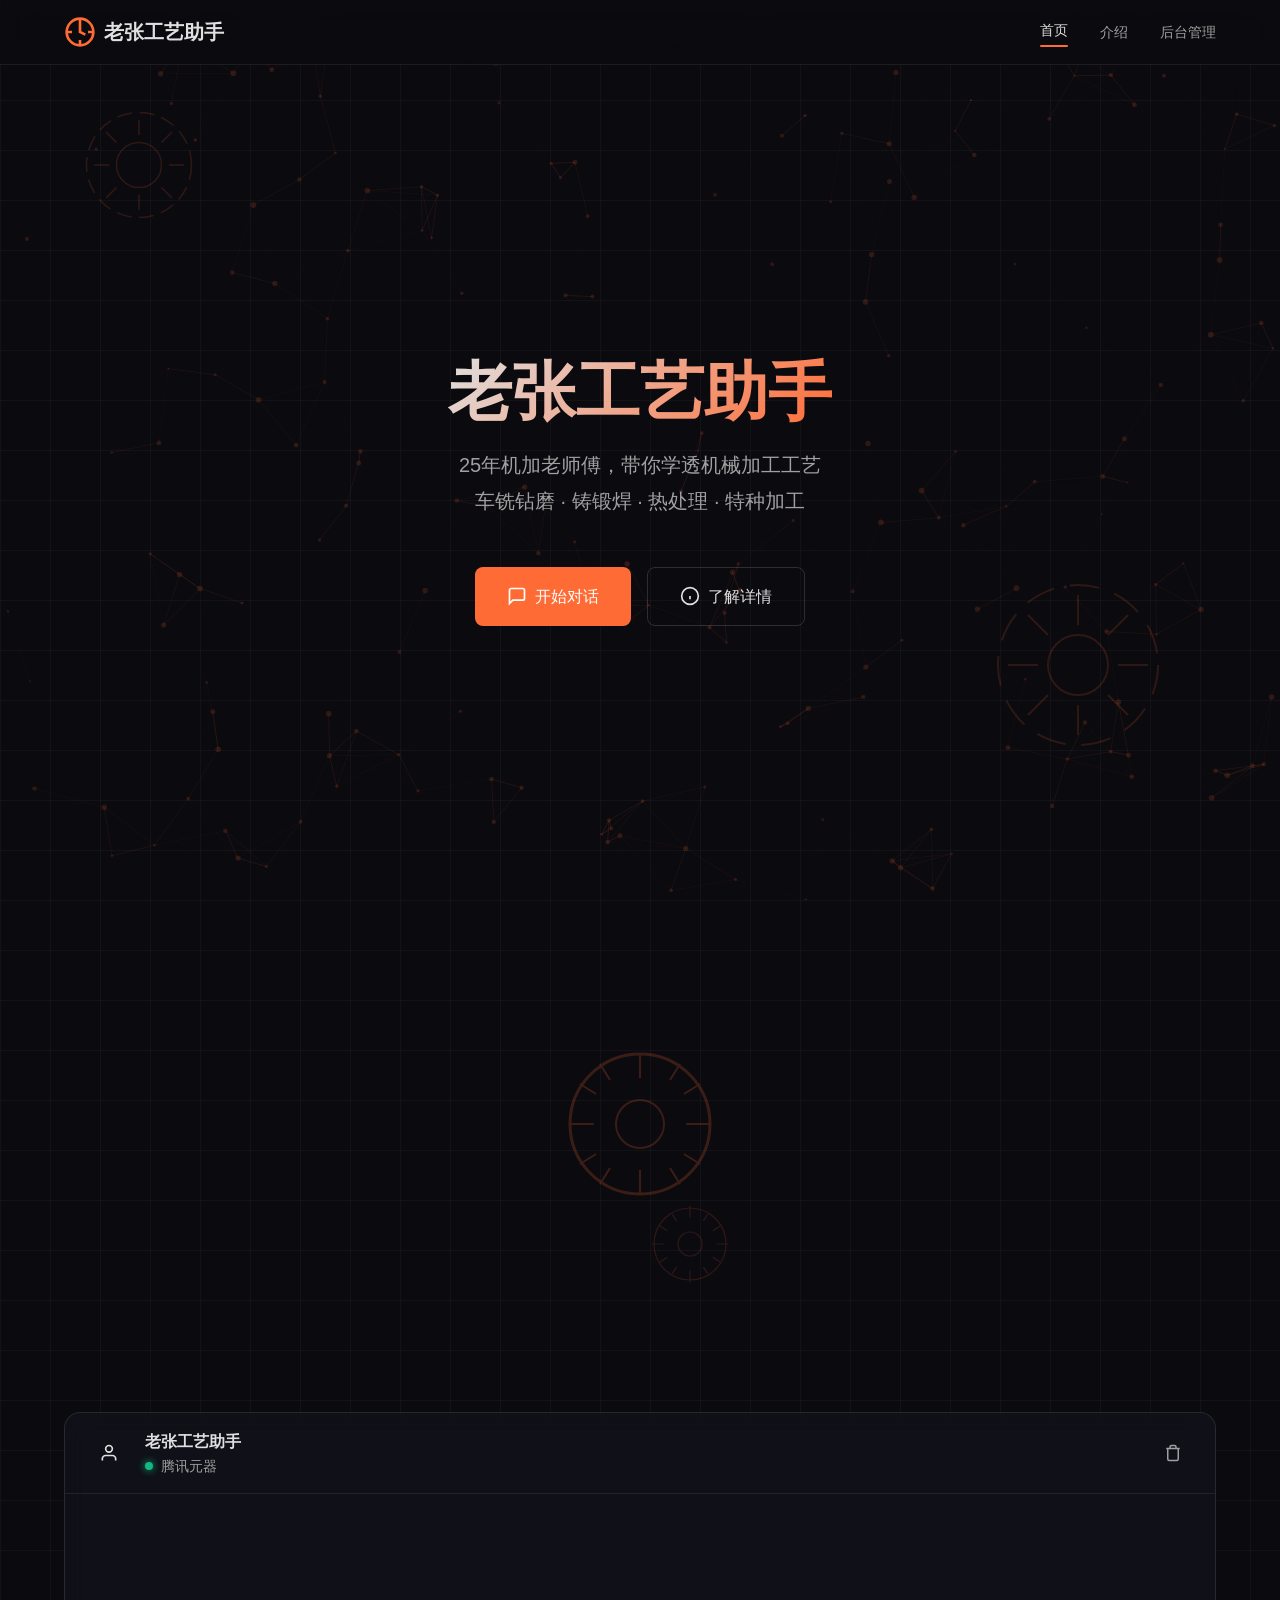
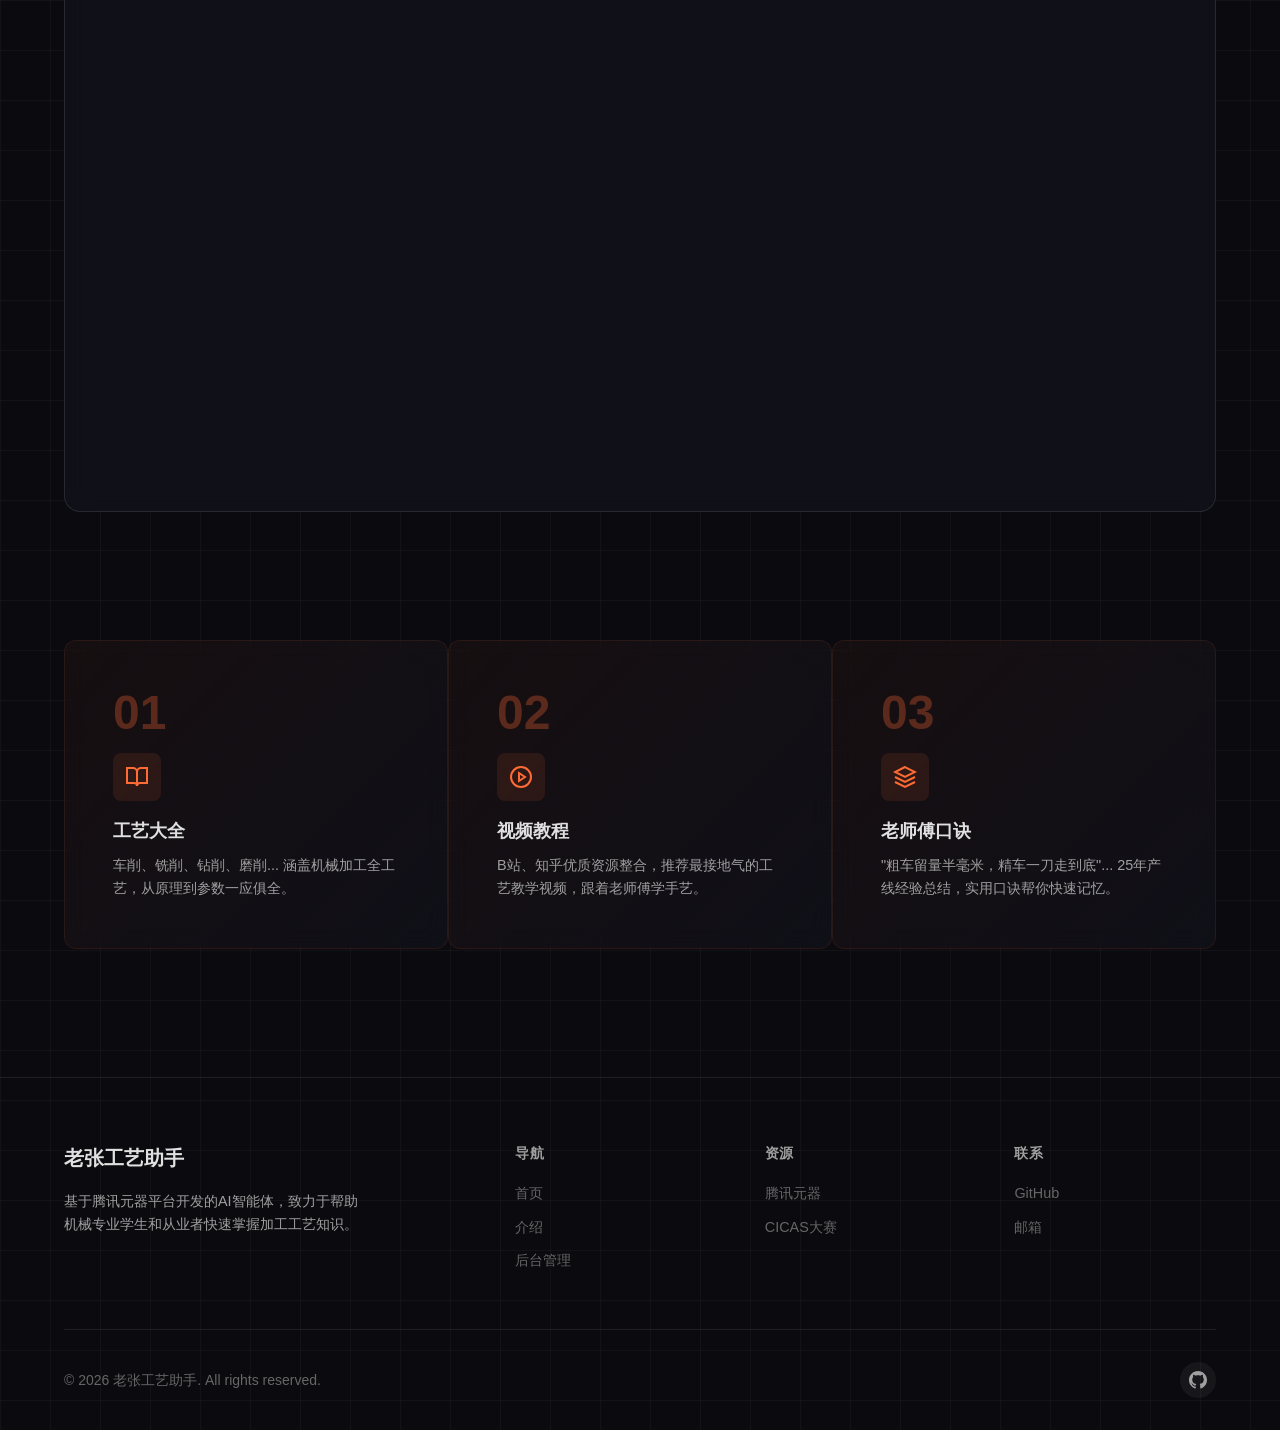
==== index.html @ b8e25b35 "Initial commit: 老张工艺助手项目" ====
<!-- index.html - 老张工艺助手主页 -->
<!DOCTYPE html>
<html lang="zh-CN">
<head>
  <meta charset="UTF-8">
  <meta name="viewport" content="width=device-width, initial-scale=1.0">
  <title>老张工艺助手 - 25年机加老师傅带你学透机械加工工艺</title>
  <meta name="description" content="老张工艺助手是一款基于AI的机械加工工艺推荐智能体，25年机加老师傅经验，帮你解决车铣钻磨、铸锻焊、热处理等加工工艺问题">
  
  <!-- 样式文件 -->
  <link rel="stylesheet" href="css/base.css">
  <link rel="stylesheet" href="css/components.css">
  <link rel="stylesheet" href="css/pages.css">
  
  <!-- 主题色初始化 -->
  <style id="theme-style"></style>
  
  <!-- 背景音乐控件样式 -->
  <style>
    .audio-control {
      display: flex;
      align-items: center;
      margin-left: 16px;
      padding: 6px 12px;
      border-radius: 20px;
      background: rgba(20, 20, 30, 0.6);
      backdrop-filter: blur(12px);
      -webkit-backdrop-filter: blur(12px);
      border: 1px solid rgba(255, 255, 255, 0.1);
    }
    
    .audio-btn {
      display: flex;
      align-items: center;
      justify-content: center;
      width: 32px;
      height: 32px;
      border-radius: 50%;
      background: transparent;
      border: none;
      color: var(--text-secondary);
      cursor: pointer;
      transition: all 0.2s ease;
    }
    
    .audio-btn:hover {
      background: rgba(255, 255, 255, 0.1);
      color: var(--theme-primary);
    }
    
    @media (max-width: 768px) {
      .audio-control {
        margin-left: auto;
        margin-right: 12px;
      }
    }
  </style>
</head>
<body class="grid-bg">
  <!-- 导航栏 -->
  <nav class="navbar">
    <div class="container">
      <a href="index.html" class="navbar-brand">
        <svg viewBox="0 0 24 24" fill="none" stroke="currentColor" stroke-width="2">
          <circle cx="12" cy="12" r="10"/>
          <path d="M12 6v6l4 2"/>
          <path d="M12 2v4M12 18v4M2 12h4M18 12h4"/>
        </svg>
        <span>老张工艺助手</span>
      </a>
      
      <button class="navbar-toggle" id="navbarToggle">
        <span></span>
        <span></span>
        <span></span>
      </button>
      
      <ul class="navbar-nav" id="navbarNav">
        <li><a href="index.html" class="active">首页</a></li>
        <li><a href="about.html">介绍</a></li>
        <li><a href="login.html">后台管理</a></li>
      </ul>
      
      <!-- 背景音乐控件 -->
      <div class="audio-control glass" id="audioControl" style="display: none;">
        <button class="audio-btn" id="audioToggle" title="背景音乐">
          <svg id="audioIconOn" width="18" height="18" viewBox="0 0 24 24" fill="none" stroke="currentColor" stroke-width="2">
            <polygon points="11 5 6 9 2 9 2 15 6 15 11 19 11 5"/>
            <path d="M19.07 4.93a10 10 0 0 1 0 14.14M15.54 8.46a5 5 0 0 1 0 7.07"/>
          </svg>
          <svg id="audioIconOff" width="18" height="18" viewBox="0 0 24 24" fill="none" stroke="currentColor" stroke-width="2" style="display: none;">
            <polygon points="11 5 6 9 2 9 2 15 6 15 11 19 11 5"/>
            <line x1="23" y1="9" x2="17" y2="15"/>
            <line x1="17" y1="9" x2="23" y2="15"/>
          </svg>
        </button>
      </div>
    </div>
  </nav>

  <!-- 第1屏：Hero区域 -->
  <section class="hero" id="hero">
    <canvas class="hero-particles" id="particlesCanvas"></canvas>
    
    <!-- 装饰齿轮 -->
    <div class="gear-decoration" style="top: 10%; left: 5%; width: 150px; height: 150px;">
      <svg viewBox="0 0 100 100" class="gear-spin-slow">
        <circle cx="50" cy="50" r="15"/>
        <path d="M50 20v10M50 70v10M20 50h10M70 50h10M28 28l7 7M65 65l7 7M28 72l7-7M65 35l7-7"/>
        <circle cx="50" cy="50" r="35" fill="none" stroke-dasharray="10 5"/>
      </svg>
    </div>
    <div class="gear-decoration" style="bottom: 15%; right: 8%; width: 200px; height: 200px;">
      <svg viewBox="0 0 100 100" class="gear-spin-reverse">
        <circle cx="50" cy="50" r="15"/>
        <path d="M50 15v15M50 70v15M15 50h15M70 50h15M25 25l10 10M65 65l10 10M25 75l10-10M65 35l10-10"/>
        <circle cx="50" cy="50" r="40" fill="none" stroke-dasharray="15 8"/>
      </svg>
    </div>
    
    <div class="hero-content">
      <h1 class="hero-title animate-fadeInUp">老张工艺助手</h1>
      <p class="hero-subtitle animate-fadeInUp delay-1">
        25年机加老师傅，带你学透机械加工工艺<br>
        车铣钻磨 · 铸锻焊 · 热处理 · 特种加工
      </p>
      <div class="hero-actions animate-fadeInUp delay-2">
        <a href="#chat" class="btn-primary">
          <svg width="20" height="20" viewBox="0 0 24 24" fill="none" stroke="currentColor" stroke-width="2">
            <path d="M21 15a2 2 0 0 1-2 2H7l-4 4V5a2 2 0 0 1 2-2h14a2 2 0 0 1 2 2z"/>
          </svg>
          开始对话
        </a>
        <a href="about.html" class="btn-secondary">
          <svg width="20" height="20" viewBox="0 0 24 24" fill="none" stroke="currentColor" stroke-width="2">
            <circle cx="12" cy="12" r="10"/>
            <path d="M12 16v-4M12 8h.01"/>
          </svg>
          了解详情
        </a>
      </div>
    </div>
  </section>

  <!-- 第2屏：智能体对话试用区 -->
  <section class="chat-section" id="chat">
    <div class="container">
      <div class="chat-layout">
        <!-- 左侧装饰 -->
        <div class="chat-decoration hidden-mobile">
          <div class="gear-decoration" style="position: relative; width: 200px; height: 200px; opacity: 0.2;">
            <svg viewBox="0 0 100 100" class="gear-spin-slow">
              <circle cx="50" cy="50" r="12"/>
              <path d="M50 15v12M50 73v12M15 50h12M73 50h12"/>
              <circle cx="50" cy="50" r="35" fill="none" stroke-width="1.5"/>
              <path d="M30 20l5 8M70 20l-5 8M30 80l5-8M70 80l-5-8M20 30l8 5M80 30l-8 5M20 70l8-5M80 70l-8-5"/>
            </svg>
          </div>
          <div class="gear-decoration" style="position: relative; width: 120px; height: 120px; margin-top: -40px; margin-left: 100px; opacity: 0.15;">
            <svg viewBox="0 0 100 100" class="gear-spin-reverse">
              <circle cx="50" cy="50" r="10"/>
              <path d="M50 18v10M50 72v10M18 50h10M72 50h10"/>
              <circle cx="50" cy="50" r="30" fill="none"/>
              <path d="M35 25l4 6M65 25l-4 6M35 75l4-6M65 75l-4-6M25 35l6 4M75 35l-6 4M25 65l6-4M75 65l-6-4"/>
            </svg>
          </div>
        </div>
        
        <!-- 对话窗口 -->
        <div class="chat-window-wrapper">
          <div class="chat-window">
            <!-- 头部 -->
            <div class="chat-header">
              <div class="chat-header-info">
                <div class="chat-avatar" style="width: 40px; height: 40px; font-size: 1rem;">
                  <svg width="20" height="20" viewBox="0 0 24 24" fill="none" stroke="currentColor" stroke-width="2">
                    <path d="M20 21v-2a4 4 0 0 0-4-4H8a4 4 0 0 0-4 4v2"/>
                    <circle cx="12" cy="7" r="4"/>
                  </svg>
                </div>
                <div>
                  <div class="chat-header-title">老张工艺助手</div>
                  <div class="chat-header-status">
                    <span class="status-dot online"></span>
                    <span>在线</span>
                  </div>
                </div>
              </div>
              <button class="btn-icon" id="clearChatBtn" title="清空对话">
                <svg width="18" height="18" viewBox="0 0 24 24" fill="none" stroke="currentColor" stroke-width="2">
                  <path d="M3 6h18M19 6v14a2 2 0 0 1-2 2H7a2 2 0 0 1-2-2V6m3 0V4a2 2 0 0 1 2-2h4a2 2 0 0 1 2 2v2"/>
                </svg>
              </button>
            </div>
            
            <!-- 消息区域 -->
            <div class="chat-messages" id="chatMessages">
              <!-- 欢迎消息 -->
              <div class="chat-message ai">
                <div class="chat-avatar">张</div>
                <div class="chat-bubble">
                  <p>👋 小伙子/姑娘，我是老张！干了25年机加，车铣钻磨、铸锻焊、热处理这些我都门儿清。</p>
                  <p>有啥工艺问题尽管问我，比如：</p>
                  <p>• "车削和铣削有什么区别？"</p>
                  <p>• "淬火和回火有啥用？"</p>
                  <p>• "45钢怎么加工最省事？"</p>
                </div>
              </div>
            </div>
            
            <!-- 输入区域 -->
            <div class="chat-input-area">
              <div class="chat-input-wrapper">
                <textarea 
                  class="chat-input" 
                  id="chatInput" 
                  placeholder="问老张：车削是什么？"
                  rows="1"
                ></textarea>
                <button class="chat-send-btn" id="sendBtn">
                  <svg width="20" height="20" viewBox="0 0 24 24" fill="none" stroke="currentColor" stroke-width="2">
                    <path d="M22 2L11 13M22 2l-7 20-4-9-9-4 20-7z"/>
                  </svg>
                </button>
              </div>
            </div>
          </div>
        </div>
      </div>
    </div>
  </section>

  <!-- 第3屏：快速导航/页脚 -->
  <section class="features-section">
    <div class="container">
      <div class="grid grid-3">
        <!-- 工艺大全 -->
        <div class="card feature-card">
          <div class="feature-number">01</div>
          <div class="card-icon">
            <svg width="24" height="24" viewBox="0 0 24 24" fill="none" stroke="currentColor" stroke-width="2">
              <path d="M2 3h6a4 4 0 0 1 4 4v14a3 3 0 0 0-3-3H2z"/>
              <path d="M22 3h-6a4 4 0 0 0-4 4v14a3 3 0 0 1 3-3h7z"/>
            </svg>
          </div>
          <h3 class="card-title">工艺大全</h3>
          <p class="card-desc">车削、铣削、钻削、磨削... 涵盖机械加工全工艺，从原理到参数一应俱全。</p>
        </div>
        
        <!-- 视频教程 -->
        <div class="card feature-card">
          <div class="feature-number">02</div>
          <div class="card-icon">
            <svg width="24" height="24" viewBox="0 0 24 24" fill="none" stroke="currentColor" stroke-width="2">
              <circle cx="12" cy="12" r="10"/>
              <polygon points="10 8 16 12 10 16 10 8"/>
            </svg>
          </div>
          <h3 class="card-title">视频教程</h3>
          <p class="card-desc">B站、知乎优质资源整合，推荐最接地气的工艺教学视频，跟着老师傅学手艺。</p>
        </div>
        
        <!-- 老师傅口诀 -->
        <div class="card feature-card">
          <div class="feature-number">03</div>
          <div class="card-icon">
            <svg width="24" height="24" viewBox="0 0 24 24" fill="none" stroke="currentColor" stroke-width="2">
              <path d="M12 2L2 7l10 5 10-5-10-5zM2 17l10 5 10-5M2 12l10 5 10-5"/>
            </svg>
          </div>
          <h3 class="card-title">老师傅口诀</h3>
          <p class="card-desc">"粗车留量半毫米，精车一刀走到底"... 25年产线经验总结，实用口诀帮你快速记忆。</p>
        </div>
      </div>
    </div>
  </section>

  <!-- 页脚 -->
  <footer class="footer">
    <div class="container">
      <div class="footer-content">
        <div class="footer-brand">
          <div class="footer-brand-title">老张工艺助手</div>
          <p class="footer-brand-desc">基于腾讯元器平台开发的AI智能体，致力于帮助机械专业学生和从业者快速掌握加工工艺知识。</p>
        </div>
        
        <div>
          <div class="footer-links-title">导航</div>
          <ul class="footer-links">
            <li><a href="index.html">首页</a></li>
            <li><a href="about.html">介绍</a></li>
            <li><a href="login.html">后台管理</a></li>
          </ul>
        </div>
        
        <div>
          <div class="footer-links-title">资源</div>
          <ul class="footer-links">
            <li><a href="https://yuanqi.tencent.com" target="_blank">腾讯元器</a></li>
            <li><a href="https://www.cicas.cn" target="_blank">CICAS大赛</a></li>
          </ul>
        </div>
        
        <div>
          <div class="footer-links-title">联系</div>
          <ul class="footer-links">
            <li><a href="https://github.com/jokerkenny00137" target="_blank">GitHub</a></li>
            <li><a href="mailto:jokerkenny@qq.com">邮箱</a></li>
          </ul>
        </div>
      </div>
      
      <div class="footer-bottom">
        <div class="footer-copyright">
          © 2026 老张工艺助手. All rights reserved.
        </div>
        <div class="footer-social">
          <a href="https://github.com/jokerkenny00137" target="_blank" title="GitHub">
            <svg width="18" height="18" viewBox="0 0 24 24" fill="currentColor">
              <path d="M12 0c-6.626 0-12 5.373-12 12 0 5.302 3.438 9.8 8.207 11.387.599.111.793-.261.793-.577v-2.234c-3.338.726-4.033-1.416-4.033-1.416-.546-1.387-1.333-1.756-1.333-1.756-1.089-.745.083-.729.083-.729 1.205.084 1.839 1.237 1.839 1.237 1.07 1.834 2.807 1.304 3.492.997.107-.775.418-1.305.762-1.604-2.665-.305-5.467-1.334-5.467-5.931 0-1.311.469-2.381 1.236-3.221-.124-.303-.535-1.524.117-3.176 0 0 1.008-.322 3.301 1.23.957-.266 1.983-.399 3.003-.404 1.02.005 2.047.138 3.006.404 2.291-1.552 3.297-1.23 3.297-1.23.653 1.653.242 2.874.118 3.176.77.84 1.235 1.911 1.235 3.221 0 4.609-2.807 5.624-5.479 5.921.43.372.823 1.102.823 2.222v3.293c0 .319.192.694.801.576 4.765-1.589 8.199-6.086 8.199-11.386 0-6.627-5.373-12-12-12z"/>
            </svg>
          </a>
        </div>
      </div>
    </div>
  </footer>

  <!-- JavaScript文件 -->
  <script src="js/storage.js"></script>
  <script src="js/storage-server.js"></script>
  <script src="js/main.js"></script>
  <script src="js/chat.js"></script>
  
  <!-- 从服务器加载配置 -->
  <script>
    // 页面加载时从服务器获取最新配置
    document.addEventListener('DOMContentLoaded', async () => {
      try {
        const response = await fetch('./api/config.json?t=' + Date.now());
        if (response.ok) {
          const config = await response.json();
          
          // 应用主题
          if (config.theme) {
            const themeColors = {
              orange: { primary: '#ff6b35', primaryLight: '#ff8555' },
              blue: { primary: '#4a90d9', primaryLight: '#6aa8e8' },
              red: { primary: '#e74c3c', primaryLight: '#ec7063' }
            };
            const colors = themeColors[config.theme] || themeColors.orange;
            const styleTag = document.getElementById('theme-style');
            if (styleTag) {
              styleTag.textContent = `
                :root {
                  --theme-primary: ${colors.primary};
                  --theme-primary-light: ${colors.primaryLight};
                }
              `;
            }
          }
          
          // 应用背景图片
          if (config.backgroundImage) {
            const hero = document.getElementById('hero');
            if (hero) {
              hero.style.backgroundImage = `url(${config.backgroundImage})`;
              hero.style.backgroundSize = 'cover';
              hero.style.backgroundPosition = 'center';
            }
          }
          
          // 加载背景音乐
          if (config.backgroundAudio) {
            loadBackgroundAudio(config.backgroundAudio);
          }
          
          console.log('已从服务器加载配置:', config);
        }
      } catch (error) {
        console.log('从服务器加载配置失败:', error);
      }
    });
    
    // 加载背景音乐
    function loadBackgroundAudio(audioUrl) {
      const audioControl = document.getElementById('audioControl');
      const audioToggle = document.getElementById('audioToggle');
      const audioIconOn = document.getElementById('audioIconOn');
      const audioIconOff = document.getElementById('audioIconOff');
      
      if (!audioControl || !audioToggle) return;
      
      // 创建音频元素
      const audio = document.createElement('audio');
      audio.id = 'bgAudio';
      audio.loop = true;
      audio.volume = 0.3;
      audio.src = audioUrl;
      document.body.appendChild(audio);
      
      // 显示音频控制按钮
      audioControl.style.display = 'flex';
      
      // 默认静音（等待用户交互后播放）
      let isMuted = true;
      audio.muted = true;
      audioIconOn.style.display = 'none';
      audioIconOff.style.display = 'block';
      
      // 点击切换静音/播放
      audioToggle.addEventListener('click', () => {
        isMuted = !isMuted;
        audio.muted = isMuted;
        
        if (isMuted) {
          audioIconOn.style.display = 'none';
          audioIconOff.style.display = 'block';
          audio.pause();
        } else {
          audioIconOn.style.display = 'block';
          audioIconOff.style.display = 'none';
          audio.play().catch(e => console.log('音频播放失败:', e));
        }
      });
      
      // 尝试自动播放（可能被浏览器阻止）
      document.addEventListener('click', function initAudio() {
        if (!isMuted) {
          audio.play().catch(e => console.log('音频播放失败:', e));
        }
        document.removeEventListener('click', initAudio);
      }, { once: true });
    }
  </script>
</body>
</html>
---- css/base.css ----
/* base.css - 老张工艺助手展示网站基础样式 */

/* ==================== CSS变量定义 ==================== */
:root {
  /* 主色调 */
  --bg-primary: #0a0a0f;
  --bg-secondary: #111118;
  --bg-card: rgba(20, 20, 30, 0.6);
  
  /* 文字颜色 */
  --text-primary: #e0e0e0;
  --text-secondary: #a0a0a0;
  --text-muted: #666666;
  
  /* 强调色 */
  --accent-orange: #ff6b35;
  --accent-orange-light: #ff8555;
  --accent-blue: #4a90d9;
  --accent-blue-light: #6aa8e8;
  --accent-red: #e74c3c;
  
  /* 边框和分割线 */
  --border-color: rgba(255, 255, 255, 0.08);
  --border-light: rgba(255, 255, 255, 0.15);
  
  /* 玻璃效果 */
  --glass-bg: rgba(20, 20, 30, 0.6);
  --glass-border: 1px solid rgba(255, 255, 255, 0.1);
  --glass-blur: blur(12px);
  
  /* 间距 */
  --spacing-xs: 4px;
  --spacing-sm: 8px;
  --spacing-md: 16px;
  --spacing-lg: 24px;
  --spacing-xl: 32px;
  --spacing-2xl: 48px;
  --spacing-3xl: 64px;
  
  /* 圆角 */
  --radius-sm: 4px;
  --radius-md: 8px;
  --radius-lg: 12px;
  --radius-xl: 16px;
  --radius-full: 9999px;
  
  /* 过渡动画 */
  --transition-fast: 0.15s ease;
  --transition-normal: 0.2s ease;
  --transition-slow: 0.3s ease;
  
  /* 字体 */
  --font-family: -apple-system, BlinkMacSystemFont, "Segoe UI", Roboto, "Helvetica Neue", Arial, sans-serif;
  --font-mono: "Courier New", Consolas, Monaco, monospace;
  
  /* 当前主题色（可被JS修改） */
  --theme-primary: var(--accent-orange);
  --theme-primary-light: var(--accent-orange-light);
}

/* ==================== 重置样式 ==================== */
*, *::before, *::after {
  box-sizing: border-box;
  margin: 0;
  padding: 0;
}

html {
  font-size: 16px;
  scroll-behavior: smooth;
}

body {
  font-family: var(--font-family);
  background-color: var(--bg-primary);
  color: var(--text-primary);
  line-height: 1.6;
  min-height: 100vh;
  overflow-x: hidden;
}

/* 滚动条样式 */
::-webkit-scrollbar {
  width: 8px;
  height: 8px;
}

::-webkit-scrollbar-track {
  background: var(--bg-secondary);
}

::-webkit-scrollbar-thumb {
  background: rgba(255, 255, 255, 0.2);
  border-radius: var(--radius-full);
}

::-webkit-scrollbar-thumb:hover {
  background: rgba(255, 255, 255, 0.3);
}

/* 选中文本样式 */
::selection {
  background: var(--theme-primary);
  color: white;
}

/* 链接样式 */
a {
  color: var(--accent-blue);
  text-decoration: none;
  transition: color var(--transition-fast);
}

a:hover {
  color: var(--accent-blue-light);
}

/* 图片样式 */
img {
  max-width: 100%;
  height: auto;
  display: block;
}

/* 按钮重置 */
button {
  font-family: inherit;
  cursor: pointer;
  border: none;
  background: none;
  color: inherit;
}

/* 输入框重置 */
input, textarea {
  font-family: inherit;
  border: none;
  outline: none;
  background: transparent;
  color: inherit;
}

textarea {
  resize: vertical;
}

/* ==================== 液态玻璃工具类 ==================== */

/* 基础玻璃卡片 */
.glass {
  background: var(--glass-bg);
  backdrop-filter: var(--glass-blur);
  -webkit-backdrop-filter: var(--glass-blur);
  border: var(--glass-border);
  border-radius: var(--radius-lg);
}

/* 玻璃卡片 - 深色 */
.glass-dark {
  background: rgba(10, 10, 15, 0.8);
  backdrop-filter: var(--glass-blur);
  -webkit-backdrop-filter: var(--glass-blur);
  border: var(--glass-border);
  border-radius: var(--radius-lg);
}

/* 玻璃卡片 - 浅色 */
.glass-light {
  background: rgba(255, 255, 255, 0.05);
  backdrop-filter: var(--glass-blur);
  -webkit-backdrop-filter: var(--glass-blur);
  border: var(--glass-border);
  border-radius: var(--radius-lg);
}

/* 玻璃输入框 */
.glass-input {
  background: rgba(255, 255, 255, 0.05);
  border: 1px solid var(--border-color);
  border-radius: var(--radius-md);
  padding: var(--spacing-md) var(--spacing-lg);
  color: var(--text-primary);
  transition: all var(--transition-normal);
}

.glass-input:focus {
  border-color: var(--theme-primary);
  box-shadow: 0 0 0 3px rgba(255, 107, 53, 0.2);
}

.glass-input::placeholder {
  color: var(--text-muted);
}

/* ==================== 按钮工具类 ==================== */

/* 主按钮 */
.btn-primary {
  display: inline-flex;
  align-items: center;
  justify-content: center;
  gap: var(--spacing-sm);
  padding: var(--spacing-md) var(--spacing-xl);
  background: var(--theme-primary);
  color: white;
  border-radius: var(--radius-md);
  font-weight: 500;
  transition: all var(--transition-normal);
}

.btn-primary:hover {
  background: var(--theme-primary-light);
  transform: translateY(-2px);
  box-shadow: 0 4px 12px rgba(255, 107, 53, 0.3);
}

/* 次按钮 */
.btn-secondary {
  display: inline-flex;
  align-items: center;
  justify-content: center;
  gap: var(--spacing-sm);
  padding: var(--spacing-md) var(--spacing-xl);
  background: transparent;
  color: var(--text-primary);
  border: 1px solid var(--border-light);
  border-radius: var(--radius-md);
  font-weight: 500;
  transition: all var(--transition-normal);
}

.btn-secondary:hover {
  background: rgba(255, 255, 255, 0.05);
  border-color: var(--theme-primary);
  color: var(--theme-primary);
}

/* 圆形按钮 */
.btn-circle {
  display: flex;
  align-items: center;
  justify-content: center;
  width: 48px;
  height: 48px;
  border-radius: var(--radius-full);
  background: var(--theme-primary);
  color: white;
  transition: all var(--transition-normal);
}

.btn-circle:hover {
  background: var(--theme-primary-light);
  transform: scale(1.05);
}

/* 图标按钮 */
.btn-icon {
  display: flex;
  align-items: center;
  justify-content: center;
  width: 36px;
  height: 36px;
  border-radius: var(--radius-md);
  color: var(--text-secondary);
  transition: all var(--transition-fast);
}

.btn-icon:hover {
  background: rgba(255, 255, 255, 0.1);
  color: var(--text-primary);
}

/* ==================== 布局工具类 ==================== */

/* 容器 */
.container {
  width: 100%;
  max-width: 1200px;
  margin: 0 auto;
  padding: 0 var(--spacing-lg);
}

.container-narrow {
  max-width: 900px;
}

/* Flex布局 */
.flex {
  display: flex;
}

.flex-col {
  flex-direction: column;
}

.items-center {
  align-items: center;
}

.justify-center {
  justify-content: center;
}

.justify-between {
  justify-content: space-between;
}

.flex-1 {
  flex: 1;
}

.gap-sm {
  gap: var(--spacing-sm);
}

.gap-md {
  gap: var(--spacing-md);
}

.gap-lg {
  gap: var(--spacing-lg);
}

/* Grid布局 */
.grid {
  display: grid;
}

.grid-2 {
  grid-template-columns: repeat(2, 1fr);
}

.grid-3 {
  grid-template-columns: repeat(3, 1fr);
}

.grid-4 {
  grid-template-columns: repeat(4, 1fr);
}

/* ==================== 间距工具类 ==================== */

/* 内边距 */
.p-sm { padding: var(--spacing-sm); }
.p-md { padding: var(--spacing-md); }
.p-lg { padding: var(--spacing-lg); }
.p-xl { padding: var(--spacing-xl); }
.p-2xl { padding: var(--spacing-2xl); }

/* 外边距 */
.m-sm { margin: var(--spacing-sm); }
.m-md { margin: var(--spacing-md); }
.m-lg { margin: var(--spacing-lg); }
.m-xl { margin: var(--spacing-xl); }

.mt-sm { margin-top: var(--spacing-sm); }
.mt-md { margin-top: var(--spacing-md); }
.mt-lg { margin-top: var(--spacing-lg); }
.mt-xl { margin-top: var(--spacing-xl); }

.mb-sm { margin-bottom: var(--spacing-sm); }
.mb-md { margin-bottom: var(--spacing-md); }
.mb-lg { margin-bottom: var(--spacing-lg); }
.mb-xl { margin-bottom: var(--spacing-xl); }

/* ==================== 文字工具类 ==================== */

/* 标题 */
.text-h1 {
  font-size: 3rem;
  font-weight: 700;
  line-height: 1.2;
  letter-spacing: -0.02em;
}

.text-h2 {
  font-size: 2.25rem;
  font-weight: 600;
  line-height: 1.3;
}

.text-h3 {
  font-size: 1.5rem;
  font-weight: 600;
  line-height: 1.4;
}

.text-h4 {
  font-size: 1.25rem;
  font-weight: 600;
  line-height: 1.5;
}

/* 正文 */
.text-body {
  font-size: 1rem;
  line-height: 1.6;
}

.text-small {
  font-size: 0.875rem;
  line-height: 1.5;
}

.text-xs {
  font-size: 0.75rem;
  line-height: 1.5;
}

/* 文字颜色 */
.text-primary { color: var(--text-primary); }
.text-secondary { color: var(--text-secondary); }
.text-muted { color: var(--text-muted); }
.text-accent { color: var(--theme-primary); }
.text-blue { color: var(--accent-blue); }

/* 文字对齐 */
.text-center { text-align: center; }
.text-left { text-align: left; }
.text-right { text-align: right; }

/* 字重 */
.font-normal { font-weight: 400; }
.font-medium { font-weight: 500; }
.font-semibold { font-weight: 600; }
.font-bold { font-weight: 700; }

/* ==================== 装饰元素 ==================== */

/* 网格背景 */
.grid-bg {
  background-image: 
    linear-gradient(rgba(255, 255, 255, 0.03) 1px, transparent 1px),
    linear-gradient(90deg, rgba(255, 255, 255, 0.03) 1px, transparent 1px);
  background-size: 50px 50px;
}

/* 渐变遮罩 */
.gradient-overlay {
  background: linear-gradient(
    180deg,
    transparent 0%,
    var(--bg-primary) 100%
  );
}

/* 发光效果 */
.glow {
  box-shadow: 0 0 20px rgba(255, 107, 53, 0.15);
}

.glow-strong {
  box-shadow: 0 0 40px rgba(255, 107, 53, 0.25);
}

/* ==================== 动画 ==================== */

@keyframes fadeIn {
  from { opacity: 0; }
  to { opacity: 1; }
}

@keyframes fadeInUp {
  from {
    opacity: 0;
    transform: translateY(20px);
  }
  to {
    opacity: 1;
    transform: translateY(0);
  }
}

@keyframes pulse {
  0%, 100% { opacity: 1; }
  50% { opacity: 0.5; }
}

@keyframes spin {
  from { transform: rotate(0deg); }
  to { transform: rotate(360deg); }
}

@keyframes float {
  0%, 100% { transform: translateY(0); }
  50% { transform: translateY(-10px); }
}

.animate-fadeIn {
  animation: fadeIn 0.5s ease forwards;
}

.animate-fadeInUp {
  animation: fadeInUp 0.5s ease forwards;
}

.animate-pulse {
  animation: pulse 2s ease-in-out infinite;
}

.animate-spin {
  animation: spin 20s linear infinite;
}

.animate-float {
  animation: float 3s ease-in-out infinite;
}

/* 延迟动画 */
.delay-1 { animation-delay: 0.1s; }
.delay-2 { animation-delay: 0.2s; }
.delay-3 { animation-delay: 0.3s; }
.delay-4 { animation-delay: 0.4s; }
.delay-5 { animation-delay: 0.5s; }

/* ==================== 状态指示器 ==================== */

.status-dot {
  display: inline-block;
  width: 8px;
  height: 8px;
  border-radius: var(--radius-full);
  background: var(--accent-orange);
  box-shadow: 0 0 8px var(--accent-orange);
}

.status-dot.online {
  background: #10b981;
  box-shadow: 0 0 8px #10b981;
}

.status-dot.offline {
  background: var(--accent-red);
  box-shadow: 0 0 8px var(--accent-red);
}

/* ==================== 隐藏/显示 ==================== */

.hidden {
  display: none !important;
}

.invisible {
  visibility: hidden;
}

.opacity-0 {
  opacity: 0;
}

/* 响应式隐藏 */
@media (max-width: 768px) {
  .hidden-mobile {
    display: none !important;
  }
}

@media (min-width: 769px) {
  .hidden-desktop {
    display: none !important;
  }
}

/* ==================== 辅助类 ==================== */

/* 截断文字 */
.truncate {
  overflow: hidden;
  text-overflow: ellipsis;
  white-space: nowrap;
}

/* 多行截断 */
.line-clamp-2 {
  display: -webkit-box;
  -webkit-line-clamp: 2;
  -webkit-box-orient: vertical;
  overflow: hidden;
}

.line-clamp-3 {
  display: -webkit-box;
  -webkit-line-clamp: 3;
  -webkit-box-orient: vertical;
  overflow: hidden;
}

/* 圆角 */
.rounded-sm { border-radius: var(--radius-sm); }
.rounded-md { border-radius: var(--radius-md); }
.rounded-lg { border-radius: var(--radius-lg); }
.rounded-xl { border-radius: var(--radius-xl); }
.rounded-full { border-radius: var(--radius-full); }

/* 阴影 */
.shadow-sm { box-shadow: 0 1px 2px rgba(0, 0, 0, 0.3); }
.shadow-md { box-shadow: 0 4px 6px rgba(0, 0, 0, 0.4); }
.shadow-lg { box-shadow: 0 10px 15px rgba(0, 0, 0, 0.5); }

/* 悬浮效果 */
.hover-lift {
  transition: transform var(--transition-normal);
}

.hover-lift:hover {
  transform: translateY(-4px);
}

/* 边框 */
.border { border: 1px solid var(--border-color); }
.border-light { border: 1px solid var(--border-light); }

/* ==================== 代码块 ==================== */

pre, code {
  font-family: var(--font-mono);
}

code {
  background: rgba(255, 255, 255, 0.05);
  padding: 2px 6px;
  border-radius: var(--radius-sm);
  font-size: 0.875em;
}

pre {
  background: rgba(0, 0, 0, 0.3);
  padding: var(--spacing-md);
  border-radius: var(--radius-md);
  overflow-x: auto;
}

pre code {
  background: none;
  padding: 0;
}

/* ==================== 响应式调整 ==================== */

@media (max-width: 768px) {
  :root {
    --spacing-lg: 16px;
    --spacing-xl: 24px;
    --spacing-2xl: 32px;
  }
  
  .text-h1 {
    font-size: 2rem;
  }
  
  .text-h2 {
    font-size: 1.75rem;
  }
  
  .text-h3 {
    font-size: 1.25rem;
  }
  
  .grid-2,
  .grid-3,
  .grid-4 {
    grid-template-columns: 1fr;
  }
}
---- css/components.css ----
/* components.css - 老张工艺助手展示网站组件样式 */

/* ==================== 导航栏 ==================== */

.navbar {
  position: fixed;
  top: 0;
  left: 0;
  right: 0;
  z-index: 1000;
  padding: var(--spacing-md) 0;
  background: rgba(10, 10, 15, 0.8);
  backdrop-filter: blur(12px);
  -webkit-backdrop-filter: blur(12px);
  border-bottom: 1px solid var(--border-color);
}

.navbar .container {
  display: flex;
  align-items: center;
  justify-content: space-between;
}

.navbar-brand {
  display: flex;
  align-items: center;
  gap: var(--spacing-sm);
  font-size: 1.25rem;
  font-weight: 600;
  color: var(--text-primary);
}

.navbar-brand:hover {
  color: var(--theme-primary);
}

.navbar-brand svg {
  width: 32px;
  height: 32px;
  color: var(--theme-primary);
}

.navbar-nav {
  display: flex;
  align-items: center;
  gap: var(--spacing-xl);
  list-style: none;
}

.navbar-nav a {
  color: var(--text-secondary);
  font-size: 0.9rem;
  font-weight: 500;
  transition: color var(--transition-fast);
}

.navbar-nav a:hover,
.navbar-nav a.active {
  color: var(--text-primary);
}

.navbar-nav a.active::after {
  content: '';
  display: block;
  width: 100%;
  height: 2px;
  background: var(--theme-primary);
  margin-top: 2px;
  border-radius: 2px;
}

/* 移动端菜单按钮 */
.navbar-toggle {
  display: none;
  flex-direction: column;
  gap: 5px;
  padding: var(--spacing-sm);
}

.navbar-toggle span {
  display: block;
  width: 24px;
  height: 2px;
  background: var(--text-primary);
  transition: all var(--transition-fast);
}

@media (max-width: 768px) {
  .navbar-toggle {
    display: flex;
  }
  
  .navbar-nav {
    position: absolute;
    top: 100%;
    left: 0;
    right: 0;
    flex-direction: column;
    padding: var(--spacing-lg);
    background: rgba(10, 10, 15, 0.95);
    backdrop-filter: blur(12px);
    border-bottom: 1px solid var(--border-color);
    gap: var(--spacing-md);
    transform: translateY(-100%);
    opacity: 0;
    visibility: hidden;
    transition: all var(--transition-normal);
  }
  
  .navbar-nav.open {
    transform: translateY(0);
    opacity: 1;
    visibility: visible;
  }
}

/* ==================== Hero区域 ==================== */

.hero {
  position: relative;
  min-height: 100vh;
  display: flex;
  align-items: center;
  justify-content: center;
  overflow: hidden;
}

.hero-content {
  position: relative;
  z-index: 2;
  text-align: center;
  padding: var(--spacing-2xl);
}

.hero-title {
  font-size: 4rem;
  font-weight: 700;
  margin-bottom: var(--spacing-md);
  background: linear-gradient(135deg, var(--text-primary) 0%, var(--theme-primary) 100%);
  -webkit-background-clip: text;
  -webkit-text-fill-color: transparent;
  background-clip: text;
}

.hero-subtitle {
  font-size: 1.25rem;
  color: var(--text-secondary);
  margin-bottom: var(--spacing-2xl);
  max-width: 600px;
  margin-left: auto;
  margin-right: auto;
}

.hero-actions {
  display: flex;
  gap: var(--spacing-md);
  justify-content: center;
  flex-wrap: wrap;
}

.hero-particles {
  position: absolute;
  top: 0;
  left: 0;
  width: 100%;
  height: 100%;
  z-index: 1;
}

@media (max-width: 768px) {
  .hero-title {
    font-size: 2.5rem;
  }
  
  .hero-subtitle {
    font-size: 1rem;
  }
}

/* ==================== 对话窗口组件 ==================== */

.chat-window {
  display: flex;
  flex-direction: column;
  width: 100%;
  height: 700px;
  max-height: 80vh;
  background: var(--glass-bg);
  backdrop-filter: var(--glass-blur);
  -webkit-backdrop-filter: var(--glass-blur);
  border: var(--glass-border);
  border-radius: var(--radius-xl);
  overflow: hidden;
}

.chat-header {
  display: flex;
  align-items: center;
  justify-content: space-between;
  padding: var(--spacing-md) var(--spacing-lg);
  border-bottom: 1px solid var(--border-color);
}

.chat-header-info {
  display: flex;
  align-items: center;
  gap: var(--spacing-md);
}

.chat-header-title {
  font-weight: 600;
  color: var(--text-primary);
}

.chat-header-status {
  display: flex;
  align-items: center;
  gap: var(--spacing-sm);
  font-size: 0.875rem;
  color: var(--text-secondary);
}

.chat-messages {
  flex: 1;
  overflow-y: auto;
  padding: var(--spacing-lg);
  display: flex;
  flex-direction: column;
  gap: var(--spacing-md);
}

.chat-message {
  display: flex;
  gap: var(--spacing-md);
  max-width: 80%;
}

.chat-message.user {
  align-self: flex-end;
  flex-direction: row-reverse;
}

.chat-message.ai {
  align-self: flex-start;
}

.chat-avatar {
  width: 36px;
  height: 36px;
  border-radius: var(--radius-full);
  display: flex;
  align-items: center;
  justify-content: center;
  flex-shrink: 0;
  font-size: 0.875rem;
  font-weight: 600;
}

.chat-message.user .chat-avatar {
  background: var(--accent-blue);
  color: white;
}

.chat-message.ai .chat-avatar {
  background: var(--theme-primary);
  color: white;
}

.chat-bubble {
  padding: var(--spacing-md) var(--spacing-lg);
  border-radius: var(--radius-lg);
  line-height: 1.6;
}

.chat-message.user .chat-bubble {
  background: rgba(74, 144, 217, 0.15);
  border-top-right-radius: var(--radius-sm);
}

.chat-message.ai .chat-bubble {
  background: rgba(255, 255, 255, 0.05);
  border-top-left-radius: var(--radius-sm);
}

.chat-bubble p {
  margin-bottom: var(--spacing-sm);
}

.chat-bubble p:last-child {
  margin-bottom: 0;
}

.chat-bubble code {
  display: inline-block;
  background: rgba(0, 0, 0, 0.3);
  padding: 2px 6px;
  border-radius: var(--radius-sm);
  font-family: var(--font-mono);
  font-size: 0.875em;
}

.chat-bubble pre {
  background: rgba(0, 0, 0, 0.3);
  padding: var(--spacing-md);
  border-radius: var(--radius-md);
  overflow-x: auto;
  margin: var(--spacing-sm) 0;
}

.chat-bubble pre code {
  background: none;
  padding: 0;
}

.chat-bubble a {
  color: var(--accent-blue);
  text-decoration: underline;
}

.chat-input-area {
  padding: var(--spacing-md) var(--spacing-lg);
  border-top: 1px solid var(--border-color);
}

.chat-input-wrapper {
  display: flex;
  gap: var(--spacing-md);
  align-items: flex-end;
}

.chat-input {
  flex: 1;
  min-height: 48px;
  max-height: 120px;
  padding: var(--spacing-md) var(--spacing-lg);
  background: rgba(255, 255, 255, 0.05);
  border: 1px solid var(--border-color);
  border-radius: var(--radius-xl);
  color: var(--text-primary);
  font-size: 1rem;
  line-height: 1.5;
  resize: none;
  transition: all var(--transition-normal);
}

.chat-input:focus {
  outline: none;
  border-color: var(--theme-primary);
  box-shadow: 0 0 0 3px rgba(255, 107, 53, 0.2);
}

.chat-input::placeholder {
  color: var(--text-muted);
}

.chat-send-btn {
  width: 48px;
  height: 48px;
  border-radius: var(--radius-full);
  background: var(--theme-primary);
  color: white;
  display: flex;
  align-items: center;
  justify-content: center;
  transition: all var(--transition-normal);
  flex-shrink: 0;
}

.chat-send-btn:hover {
  background: var(--theme-primary-light);
  transform: scale(1.05);
}

.chat-send-btn:disabled {
  opacity: 0.5;
  cursor: not-allowed;
  transform: none;
}

/* 打字指示器 */
.chat-typing {
  display: flex;
  align-items: center;
  gap: 4px;
  padding: var(--spacing-md) var(--spacing-lg);
}

.chat-typing span {
  width: 8px;
  height: 8px;
  background: var(--text-muted);
  border-radius: var(--radius-full);
  animation: typing 1.4s infinite;
}

.chat-typing span:nth-child(2) {
  animation-delay: 0.2s;
}

.chat-typing span:nth-child(3) {
  animation-delay: 0.4s;
}

@keyframes typing {
  0%, 60%, 100% { transform: translateY(0); }
  30% { transform: translateY(-10px); }
}

@media (max-width: 768px) {
  .chat-window {
    height: 100vh;
    max-height: none;
    border-radius: 0;
  }
  
  .chat-message {
    max-width: 90%;
  }
}

/* ==================== 卡片组件 ==================== */

.card {
  background: var(--glass-bg);
  backdrop-filter: var(--glass-blur);
  -webkit-backdrop-filter: var(--glass-blur);
  border: var(--glass-border);
  border-radius: var(--radius-lg);
  padding: var(--spacing-xl);
  transition: all var(--transition-normal);
}

.card:hover {
  transform: translateY(-4px);
  border-color: rgba(255, 255, 255, 0.2);
  box-shadow: 0 8px 24px rgba(0, 0, 0, 0.3);
}

.card-icon {
  width: 48px;
  height: 48px;
  border-radius: var(--radius-md);
  background: rgba(255, 107, 53, 0.1);
  display: flex;
  align-items: center;
  justify-content: center;
  margin-bottom: var(--spacing-md);
  color: var(--theme-primary);
}

.card-title {
  font-size: 1.125rem;
  font-weight: 600;
  margin-bottom: var(--spacing-sm);
  color: var(--text-primary);
}

.card-desc {
  font-size: 0.9rem;
  color: var(--text-secondary);
  line-height: 1.6;
}

/* 功能卡片 */
.feature-card {
  position: relative;
  padding: var(--spacing-2xl);
  background: linear-gradient(135deg, rgba(255, 107, 53, 0.05) 0%, rgba(20, 20, 30, 0.6) 100%);
  border: 1px solid rgba(255, 107, 53, 0.1);
}

.feature-card::before {
  content: '';
  position: absolute;
  top: 0;
  left: 0;
  right: 0;
  height: 2px;
  background: linear-gradient(90deg, transparent, var(--theme-primary), transparent);
  opacity: 0;
  transition: opacity var(--transition-normal);
}

.feature-card:hover::before {
  opacity: 1;
}

.feature-number {
  font-size: 3rem;
  font-weight: 700;
  color: var(--theme-primary);
  opacity: 0.3;
  line-height: 1;
  margin-bottom: var(--spacing-md);
}

/* 场景卡片 */
.scene-card {
  position: relative;
  overflow: hidden;
  padding: 0;
}

.scene-card-image {
  width: 100%;
  height: 200px;
  object-fit: cover;
}

.scene-card-content {
  padding: var(--spacing-lg);
}

.scene-card-overlay {
  position: absolute;
  top: 0;
  left: 0;
  right: 0;
  bottom: 0;
  background: linear-gradient(180deg, transparent 0%, rgba(10, 10, 15, 0.9) 100%);
}

/* ==================== 齿轮装饰 ==================== */

.gear-decoration {
  position: absolute;
  opacity: 0.15;
  pointer-events: none;
}

.gear-decoration svg {
  width: 100%;
  height: 100%;
  fill: none;
  stroke: var(--theme-primary);
  stroke-width: 1;
}

.gear-spin-slow {
  animation: spin 60s linear infinite;
}

.gear-spin-reverse {
  animation: spin 45s linear infinite reverse;
}

/* ==================== 页脚 ==================== */

.footer {
  padding: var(--spacing-3xl) 0 var(--spacing-xl);
  border-top: 1px solid var(--border-color);
  margin-top: var(--spacing-3xl);
}

.footer-content {
  display: grid;
  grid-template-columns: 2fr 1fr 1fr 1fr;
  gap: var(--spacing-2xl);
  margin-bottom: var(--spacing-2xl);
}

.footer-brand {
  max-width: 300px;
}

.footer-brand-title {
  font-size: 1.25rem;
  font-weight: 600;
  margin-bottom: var(--spacing-md);
  color: var(--text-primary);
}

.footer-brand-desc {
  font-size: 0.9rem;
  color: var(--text-secondary);
  line-height: 1.6;
}

.footer-links-title {
  font-size: 0.875rem;
  font-weight: 600;
  text-transform: uppercase;
  letter-spacing: 0.05em;
  margin-bottom: var(--spacing-md);
  color: var(--text-secondary);
}

.footer-links {
  list-style: none;
}

.footer-links li {
  margin-bottom: var(--spacing-sm);
}

.footer-links a {
  font-size: 0.9rem;
  color: var(--text-muted);
  transition: color var(--transition-fast);
}

.footer-links a:hover {
  color: var(--text-primary);
}

.footer-bottom {
  display: flex;
  justify-content: space-between;
  align-items: center;
  padding-top: var(--spacing-xl);
  border-top: 1px solid var(--border-color);
}

.footer-copyright {
  font-size: 0.875rem;
  color: var(--text-muted);
}

.footer-social {
  display: flex;
  gap: var(--spacing-md);
}

.footer-social a {
  width: 36px;
  height: 36px;
  border-radius: var(--radius-full);
  background: rgba(255, 255, 255, 0.05);
  display: flex;
  align-items: center;
  justify-content: center;
  color: var(--text-secondary);
  transition: all var(--transition-fast);
}

.footer-social a:hover {
  background: var(--theme-primary);
  color: white;
}

@media (max-width: 768px) {
  .footer-content {
    grid-template-columns: 1fr;
    gap: var(--spacing-xl);
  }
  
  .footer-bottom {
    flex-direction: column;
    gap: var(--spacing-md);
    text-align: center;
  }
}

/* ==================== 侧边导航（介绍页） ==================== */

.sidebar-nav {
  position: sticky;
  top: 100px;
  padding: var(--spacing-lg);
  background: var(--glass-bg);
  backdrop-filter: var(--glass-blur);
  border: var(--glass-border);
  border-radius: var(--radius-lg);
}

.sidebar-nav-title {
  font-size: 0.875rem;
  font-weight: 600;
  text-transform: uppercase;
  letter-spacing: 0.05em;
  color: var(--text-secondary);
  margin-bottom: var(--spacing-md);
}

.sidebar-nav-list {
  list-style: none;
}

.sidebar-nav-item {
  margin-bottom: var(--spacing-sm);
}

.sidebar-nav-link {
  display: block;
  padding: var(--spacing-sm) var(--spacing-md);
  color: var(--text-secondary);
  font-size: 0.9rem;
  border-radius: var(--radius-md);
  transition: all var(--transition-fast);
}

.sidebar-nav-link:hover,
.sidebar-nav-link.active {
  background: rgba(255, 255, 255, 0.05);
  color: var(--text-primary);
}

.sidebar-nav-link.active {
  border-left: 2px solid var(--theme-primary);
  padding-left: calc(var(--spacing-md) - 2px);
}

/* ==================== 表单组件 ==================== */

.form-group {
  margin-bottom: var(--spacing-lg);
}

.form-label {
  display: block;
  margin-bottom: var(--spacing-sm);
  font-size: 0.9rem;
  font-weight: 500;
  color: var(--text-primary);
}

.form-input {
  width: 100%;
  padding: var(--spacing-md);
  background: rgba(255, 255, 255, 0.05);
  border: 1px solid var(--border-color);
  border-radius: var(--radius-md);
  color: var(--text-primary);
  font-size: 1rem;
  transition: all var(--transition-normal);
}

.form-input:focus {
  outline: none;
  border-color: var(--theme-primary);
  box-shadow: 0 0 0 3px rgba(255, 107, 53, 0.2);
}

.form-input::placeholder {
  color: var(--text-muted);
}

.form-textarea {
  min-height: 120px;
  resize: vertical;
}

.form-select {
  appearance: none;
  background-image: url("data:image/svg+xml,%3Csvg xmlns='http://www.w3.org/2000/svg' width='12' height='12' viewBox='0 0 12 12'%3E%3Cpath fill='%23999' d='M6 8L1 3h10z'/%3E%3C/svg%3E");
  background-repeat: no-repeat;
  background-position: right var(--spacing-md) center;
  padding-right: var(--spacing-2xl);
}

.form-hint {
  font-size: 0.8rem;
  color: var(--text-muted);
  margin-top: var(--spacing-xs);
}

/* 文件上传 */
.file-upload {
  position: relative;
  display: flex;
  flex-direction: column;
  align-items: center;
  justify-content: center;
  padding: var(--spacing-2xl);
  border: 2px dashed var(--border-color);
  border-radius: var(--radius-lg);
  cursor: pointer;
  transition: all var(--transition-normal);
}

.file-upload:hover {
  border-color: var(--theme-primary);
  background: rgba(255, 107, 53, 0.05);
}

.file-upload input[type="file"] {
  position: absolute;
  top: 0;
  left: 0;
  width: 100%;
  height: 100%;
  opacity: 0;
  cursor: pointer;
}

.file-upload-icon {
  font-size: 2rem;
  color: var(--text-muted);
  margin-bottom: var(--spacing-md);
}

.file-upload-text {
  font-size: 0.9rem;
  color: var(--text-secondary);
}

.file-upload-hint {
  font-size: 0.8rem;
  color: var(--text-muted);
  margin-top: var(--spacing-sm);
}

/* ==================== 标签 ==================== */

.tag {
  display: inline-flex;
  align-items: center;
  padding: var(--spacing-xs) var(--spacing-md);
  background: rgba(255, 255, 255, 0.05);
  border-radius: var(--radius-full);
  font-size: 0.8rem;
  color: var(--text-secondary);
}

.tag-primary {
  background: rgba(255, 107, 53, 0.15);
  color: var(--theme-primary);
}

.tag-blue {
  background: rgba(74, 144, 217, 0.15);
  color: var(--accent-blue);
}

/* ==================== 警告提示 ==================== */

.alert {
  padding: var(--spacing-md) var(--spacing-lg);
  border-radius: var(--radius-md);
  margin-bottom: var(--spacing-lg);
}

.alert-info {
  background: rgba(74, 144, 217, 0.1);
  border: 1px solid rgba(74, 144, 217, 0.2);
  color: var(--accent-blue);
}

.alert-warning {
  background: rgba(255, 193, 7, 0.1);
  border: 1px solid rgba(255, 193, 7, 0.2);
  color: #ffc107;
}

.alert-error {
  background: rgba(231, 76, 60, 0.1);
  border: 1px solid rgba(231, 76, 60, 0.2);
  color: var(--accent-red);
}

.alert-success {
  background: rgba(16, 185, 129, 0.1);
  border: 1px solid rgba(16, 185, 129, 0.2);
  color: #10b981;
}

/* ==================== 加载动画 ==================== */

.loading-spinner {
  width: 40px;
  height: 40px;
  border: 3px solid rgba(255, 255, 255, 0.1);
  border-top-color: var(--theme-primary);
  border-radius: var(--radius-full);
  animation: spin 1s linear infinite;
}

.loading-dots {
  display: flex;
  gap: 6px;
}

.loading-dots span {
  width: 8px;
  height: 8px;
  background: var(--theme-primary);
  border-radius: var(--radius-full);
  animation: dots 1.4s ease-in-out infinite both;
}

.loading-dots span:nth-child(1) {
  animation-delay: -0.32s;
}

.loading-dots span:nth-child(2) {
  animation-delay: -0.16s;
}

@keyframes dots {
  0%, 80%, 100% { transform: scale(0); }
  40% { transform: scale(1); }
}

/* ==================== 分割线 ==================== */

.divider {
  height: 1px;
  background: var(--border-color);
  margin: var(--spacing-xl) 0;
}

.divider-vertical {
  width: 1px;
  height: 100%;
  background: var(--border-color);
}

/* ==================== 预览区域 ==================== */

.preview-frame {
  width: 100%;
  height: 400px;
  border: 1px solid var(--border-color);
  border-radius: var(--radius-lg);
  background: var(--bg-secondary);
}

/* ==================== 图片缩略图列表 ==================== */

.thumbnail-list {
  display: flex;
  gap: var(--spacing-md);
  flex-wrap: wrap;
}

.thumbnail-item {
  position: relative;
  width: 100px;
  height: 100px;
  border-radius: var(--radius-md);
  overflow: hidden;
  border: 1px solid var(--border-color);
}

.thumbnail-item img {
  width: 100%;
  height: 100%;
  object-fit: cover;
}

.thumbnail-remove {
  position: absolute;
  top: 4px;
  right: 4px;
  width: 20px;
  height: 20px;
  border-radius: var(--radius-full);
  background: rgba(231, 76, 60, 0.9);
  color: white;
  display: flex;
  align-items: center;
  justify-content: center;
  font-size: 0.75rem;
  cursor: pointer;
  transition: all var(--transition-fast);
}

.thumbnail-remove:hover {
  background: var(--accent-red);
}

.thumbnail-add {
  display: flex;
  align-items: center;
  justify-content: center;
  border: 2px dashed var(--border-color);
  cursor: pointer;
  color: var(--text-muted);
  transition: all var(--transition-fast);
}

.thumbnail-add:hover {
  border-color: var(--theme-primary);
  color: var(--theme-primary);
}
---- css/pages.css ----
/* pages.css - 老张工艺助手展示网站页面特定样式 */

/* ==================== 主页样式 ==================== */

/* Hero区域 */
.hero {
  position: relative;
  min-height: 100vh;
  display: flex;
  align-items: center;
  justify-content: center;
  padding-top: 80px;
}

.hero-particles {
  position: absolute;
  top: 0;
  left: 0;
  width: 100%;
  height: 100%;
  z-index: 1;
}

.hero-content {
  position: relative;
  z-index: 2;
  text-align: center;
  padding: var(--spacing-2xl);
  max-width: 800px;
}

.hero-title {
  font-size: 4rem;
  font-weight: 700;
  margin-bottom: var(--spacing-md);
  background: linear-gradient(135deg, var(--text-primary) 0%, var(--theme-primary) 100%);
  -webkit-background-clip: text;
  -webkit-text-fill-color: transparent;
  background-clip: text;
  line-height: 1.2;
}

.hero-subtitle {
  font-size: 1.25rem;
  color: var(--text-secondary);
  margin-bottom: var(--spacing-2xl);
  line-height: 1.8;
}

.hero-actions {
  display: flex;
  gap: var(--spacing-md);
  justify-content: center;
  flex-wrap: wrap;
}

/* 对话区域 */
.chat-section {
  padding: var(--spacing-3xl) 0;
}

.chat-layout {
  display: grid;
  grid-template-columns: 1fr;
  gap: var(--spacing-2xl);
  align-items: start;
}

.chat-decoration {
  display: none;
}

.chat-decoration {
  display: flex;
  flex-direction: column;
  align-items: center;
  justify-content: center;
  min-height: 400px;
}

.chat-window-wrapper {
  max-width: 100%;
  width: 100%;
  margin: 0 auto;
}

/* 功能区域 */
.features-section {
  padding: var(--spacing-3xl) 0;
}

/* ==================== 介绍页样式 ==================== */

.about-page {
  padding-top: 100px;
  padding-bottom: var(--spacing-3xl);
}

.about-layout {
  display: grid;
  grid-template-columns: 260px 1fr;
  gap: var(--spacing-2xl);
}

.about-sidebar {
  position: relative;
}

.about-content {
  min-width: 0;
}

.about-section {
  margin-bottom: var(--spacing-3xl);
  scroll-margin-top: 100px;
}

.section-header {
  margin-bottom: var(--spacing-xl);
}

.section-tag {
  display: inline-block;
  padding: var(--spacing-xs) var(--spacing-md);
  background: rgba(255, 107, 53, 0.1);
  border: 1px solid rgba(255, 107, 53, 0.2);
  border-radius: var(--radius-full);
  font-size: 0.75rem;
  font-weight: 600;
  text-transform: uppercase;
  letter-spacing: 0.05em;
  color: var(--theme-primary);
  margin-bottom: var(--spacing-md);
}

.section-title {
  font-size: 2rem;
  font-weight: 700;
  color: var(--text-primary);
}

/* 产品概述 */
.overview-content {
  display: grid;
  grid-template-columns: 1fr 1fr;
  gap: var(--spacing-2xl);
  align-items: start;
}

.overview-text {
  max-width: 600px;
}

.lead-text {
  font-size: 1.125rem;
  color: var(--text-secondary);
  margin-bottom: var(--spacing-xl);
  line-height: 1.8;
}

.lead-text strong {
  color: var(--text-primary);
}

.pain-points {
  display: flex;
  flex-direction: column;
  gap: var(--spacing-lg);
  margin-bottom: var(--spacing-xl);
}

.pain-point {
  display: flex;
  gap: var(--spacing-md);
  padding: var(--spacing-lg);
  background: rgba(255, 255, 255, 0.03);
  border: 1px solid var(--border-color);
  border-radius: var(--radius-lg);
  transition: all var(--transition-normal);
}

.pain-point:hover {
  border-color: rgba(255, 255, 255, 0.15);
  transform: translateX(8px);
}

.pain-point-icon {
  font-size: 2rem;
  line-height: 1;
}

.pain-point-content h4 {
  font-size: 1rem;
  font-weight: 600;
  margin-bottom: var(--spacing-xs);
  color: var(--text-primary);
}

.pain-point-content p {
  font-size: 0.9rem;
  color: var(--text-secondary);
  line-height: 1.6;
}

.solution-box {
  padding: var(--spacing-xl);
  border-radius: var(--radius-lg);
}

.solution-box h4 {
  font-size: 1.125rem;
  font-weight: 600;
  margin-bottom: var(--spacing-md);
  color: var(--theme-primary);
}

.solution-box p {
  font-size: 0.95rem;
  color: var(--text-secondary);
  line-height: 1.7;
}

.overview-image {
  position: sticky;
  top: 120px;
}

.image-placeholder {
  aspect-ratio: 4/3;
  display: flex;
  flex-direction: column;
  align-items: center;
  justify-content: center;
  color: var(--text-muted);
  border-radius: var(--radius-lg);
}

.image-placeholder svg {
  width: 64px;
  height: 64px;
  margin-bottom: var(--spacing-md);
  opacity: 0.5;
}

/* 核心优势 */
.advantages-grid {
  display: grid;
  grid-template-columns: repeat(2, 1fr);
  gap: var(--spacing-lg);
}

.advantage-card {
  position: relative;
  padding: var(--spacing-xl);
}

.advantage-number {
  position: absolute;
  top: var(--spacing-lg);
  right: var(--spacing-lg);
  font-size: 3rem;
  font-weight: 700;
  color: var(--theme-primary);
  opacity: 0.2;
  line-height: 1;
}

.advantage-icon {
  width: 48px;
  height: 48px;
  border-radius: var(--radius-md);
  background: rgba(255, 107, 53, 0.1);
  display: flex;
  align-items: center;
  justify-content: center;
  margin-bottom: var(--spacing-md);
  color: var(--theme-primary);
}

.advantage-title {
  font-size: 1.125rem;
  font-weight: 600;
  margin-bottom: var(--spacing-sm);
  color: var(--text-primary);
}

.advantage-desc {
  font-size: 0.9rem;
  color: var(--text-secondary);
  line-height: 1.6;
}

/* 技术架构 */
.tech-content {
  display: flex;
  flex-direction: column;
  gap: var(--spacing-xl);
}

.tech-flow {
  display: flex;
  align-items: center;
  justify-content: center;
  gap: var(--spacing-md);
  padding: var(--spacing-xl);
  flex-wrap: wrap;
}

.flow-step {
  display: flex;
  flex-direction: column;
  align-items: center;
  gap: var(--spacing-sm);
}

.flow-icon {
  width: 56px;
  height: 56px;
  border-radius: var(--radius-full);
  background: rgba(255, 107, 53, 0.1);
  display: flex;
  align-items: center;
  justify-content: center;
  font-size: 1.5rem;
}

.flow-label {
  font-size: 0.875rem;
  color: var(--text-secondary);
}

.flow-arrow {
  font-size: 1.5rem;
  color: var(--theme-primary);
  opacity: 0.5;
}

.tech-details {
  display: grid;
  grid-template-columns: repeat(3, 1fr);
  gap: var(--spacing-lg);
}

.tech-card {
  padding: var(--spacing-lg);
}

.tech-card-title {
  display: flex;
  align-items: center;
  gap: var(--spacing-sm);
  font-size: 1rem;
  font-weight: 600;
  margin-bottom: var(--spacing-md);
  color: var(--text-primary);
}

.tech-card-title svg {
  color: var(--theme-primary);
}

.tech-list {
  list-style: none;
}

.tech-list li {
  padding: var(--spacing-sm) 0;
  font-size: 0.9rem;
  color: var(--text-secondary);
  border-bottom: 1px solid var(--border-color);
}

.tech-list li:last-child {
  border-bottom: none;
}

.tech-list li strong {
  color: var(--text-primary);
}

/* 应用场景 */
.scenarios-grid {
  display: grid;
  grid-template-columns: repeat(3, 1fr);
  gap: var(--spacing-lg);
}

.scenario-card {
  padding: 0;
  overflow: hidden;
}

.scenario-image {
  height: 160px;
  background: linear-gradient(135deg, rgba(255, 107, 53, 0.1) 0%, rgba(74, 144, 217, 0.1) 100%);
  display: flex;
  align-items: center;
  justify-content: center;
}

.scenario-icon-large {
  font-size: 4rem;
}

.scenario-content {
  padding: var(--spacing-lg);
}

.scenario-title {
  font-size: 1.125rem;
  font-weight: 600;
  margin-bottom: var(--spacing-sm);
  color: var(--text-primary);
}

.scenario-desc {
  font-size: 0.9rem;
  color: var(--text-secondary);
  line-height: 1.6;
  margin-bottom: var(--spacing-md);
}

.scenario-tags {
  display: flex;
  gap: var(--spacing-sm);
  flex-wrap: wrap;
}

/* 团队介绍 */
.team-content {
  display: grid;
  grid-template-columns: 2fr 1fr;
  gap: var(--spacing-xl);
  padding: var(--spacing-xl);
}

.team-name {
  font-size: 1.5rem;
  font-weight: 600;
  margin-bottom: var(--spacing-md);
  color: var(--text-primary);
}

.team-desc {
  font-size: 0.95rem;
  color: var(--text-secondary);
  line-height: 1.7;
  margin-bottom: var(--spacing-md);
}

.team-stats {
  display: flex;
  gap: var(--spacing-xl);
  margin-top: var(--spacing-xl);
  padding-top: var(--spacing-xl);
  border-top: 1px solid var(--border-color);
}

.stat-item {
  text-align: center;
}

.stat-number {
  font-size: 2rem;
  font-weight: 700;
  color: var(--theme-primary);
}

.stat-label {
  font-size: 0.8rem;
  color: var(--text-muted);
  text-transform: uppercase;
  letter-spacing: 0.05em;
}

.team-contact h4 {
  font-size: 1rem;
  font-weight: 600;
  margin-bottom: var(--spacing-md);
  color: var(--text-primary);
}

.contact-list {
  list-style: none;
}

.contact-list li {
  display: flex;
  align-items: center;
  gap: var(--spacing-sm);
  padding: var(--spacing-sm) 0;
  font-size: 0.9rem;
  color: var(--text-secondary);
}

.contact-list li svg {
  color: var(--theme-primary);
}

.contact-list a {
  color: var(--accent-blue);
}

.contact-list a:hover {
  text-decoration: underline;
}

/* CTA区域 */
.about-cta {
  margin-top: var(--spacing-3xl);
}

.cta-content {
  text-align: center;
  padding: var(--spacing-3xl);
}

.cta-title {
  font-size: 2rem;
  font-weight: 700;
  margin-bottom: var(--spacing-md);
  color: var(--text-primary);
}

.cta-desc {
  font-size: 1.125rem;
  color: var(--text-secondary);
  margin-bottom: var(--spacing-xl);
}

.cta-actions {
  display: flex;
  gap: var(--spacing-md);
  justify-content: center;
  flex-wrap: wrap;
}

/* ==================== 响应式调整 ==================== */

@media (max-width: 1024px) {
  .about-layout {
    grid-template-columns: 1fr;
  }
  
  .about-sidebar {
    display: none;
  }
  
  .tech-details {
    grid-template-columns: 1fr;
  }
  
  .team-content {
    grid-template-columns: 1fr;
  }
}

@media (max-width: 768px) {
  .hero-title {
    font-size: 2.5rem;
  }
  
  .hero-subtitle {
    font-size: 1rem;
  }
  
  .chat-layout {
    grid-template-columns: 1fr;
  }
  
  .chat-decoration {
    display: none;
  }
  
  .overview-content {
    grid-template-columns: 1fr;
  }
  
  .overview-image {
    position: static;
    order: -1;
  }
  
  .advantages-grid {
    grid-template-columns: 1fr;
  }
  
  .scenarios-grid {
    grid-template-columns: 1fr;
  }
  
  .tech-flow {
    flex-direction: column;
    gap: var(--spacing-lg);
  }
  
  .flow-arrow {
    transform: rotate(90deg);
  }
  
  .team-stats {
    flex-direction: column;
    gap: var(--spacing-lg);
  }
  
  .cta-title {
    font-size: 1.5rem;
  }
}

/* ==================== 动画效果 ==================== */

/* 渐入动画 */
.animate-fadeIn {
  animation: fadeIn 0.5s ease forwards;
}

.animate-fadeInUp {
  animation: fadeInUp 0.5s ease forwards;
  opacity: 0;
}

@keyframes fadeIn {
  from { opacity: 0; }
  to { opacity: 1; }
}

@keyframes fadeInUp {
  from {
    opacity: 0;
    transform: translateY(20px);
  }
  to {
    opacity: 1;
    transform: translateY(0);
  }
}

/* 延迟类 */
.delay-1 { animation-delay: 0.1s; }
.delay-2 { animation-delay: 0.2s; }
.delay-3 { animation-delay: 0.3s; }
.delay-4 { animation-delay: 0.4s; }
.delay-5 { animation-delay: 0.5s; }

/* 悬浮效果 */
.hover-lift {
  transition: transform var(--transition-normal);
}

.hover-lift:hover {
  transform: translateY(-4px);
}

/* 发光效果 */
.glow {
  box-shadow: 0 0 20px rgba(255, 107, 53, 0.15);
}

.glow-strong {
  box-shadow: 0 0 40px rgba(255, 107, 53, 0.25);
}

/* 选中状态 */
::selection {
  background: var(--theme-primary);
  color: white;
}

/* 滚动条美化 */
::-webkit-scrollbar {
  width: 8px;
  height: 8px;
}

::-webkit-scrollbar-track {
  background: var(--bg-secondary);
}

::-webkit-scrollbar-thumb {
  background: rgba(255, 255, 255, 0.2);
  border-radius: var(--radius-full);
}

::-webkit-scrollbar-thumb:hover {
  background: rgba(255, 255, 255, 0.3);
}
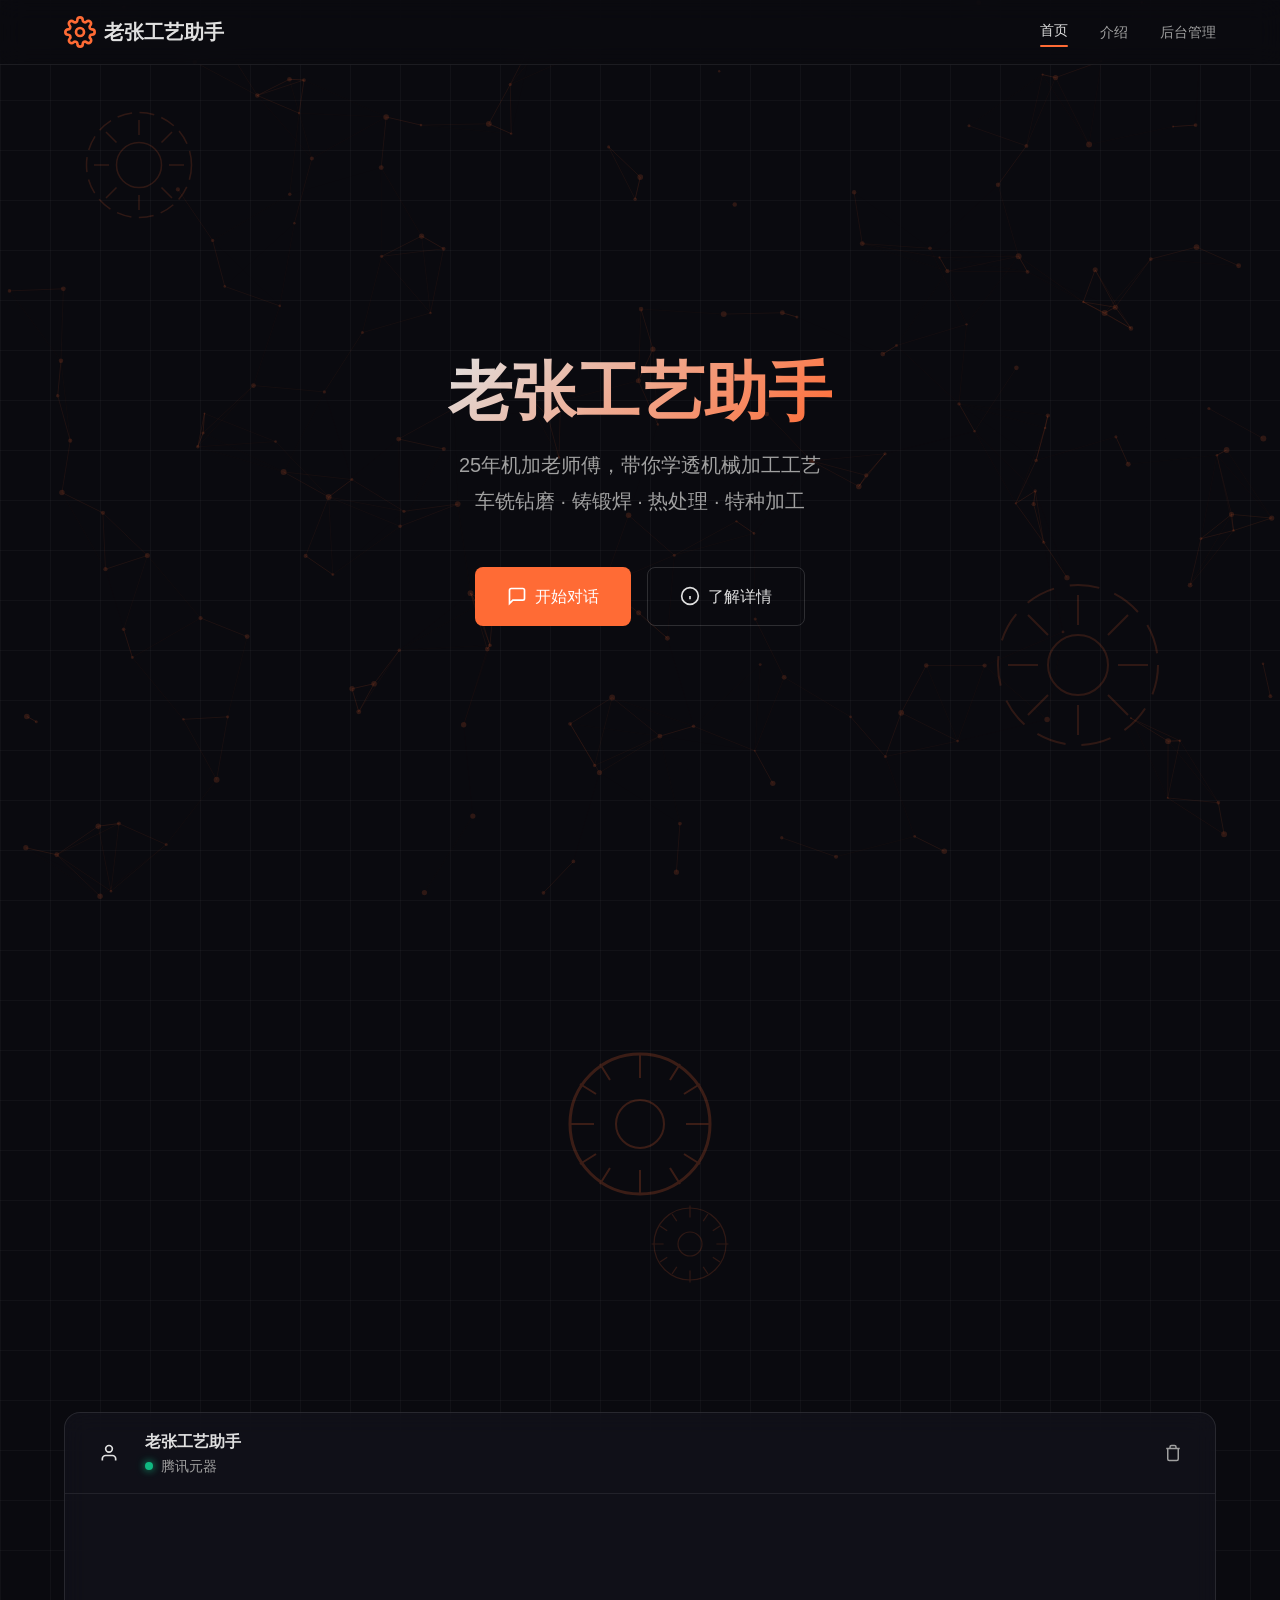
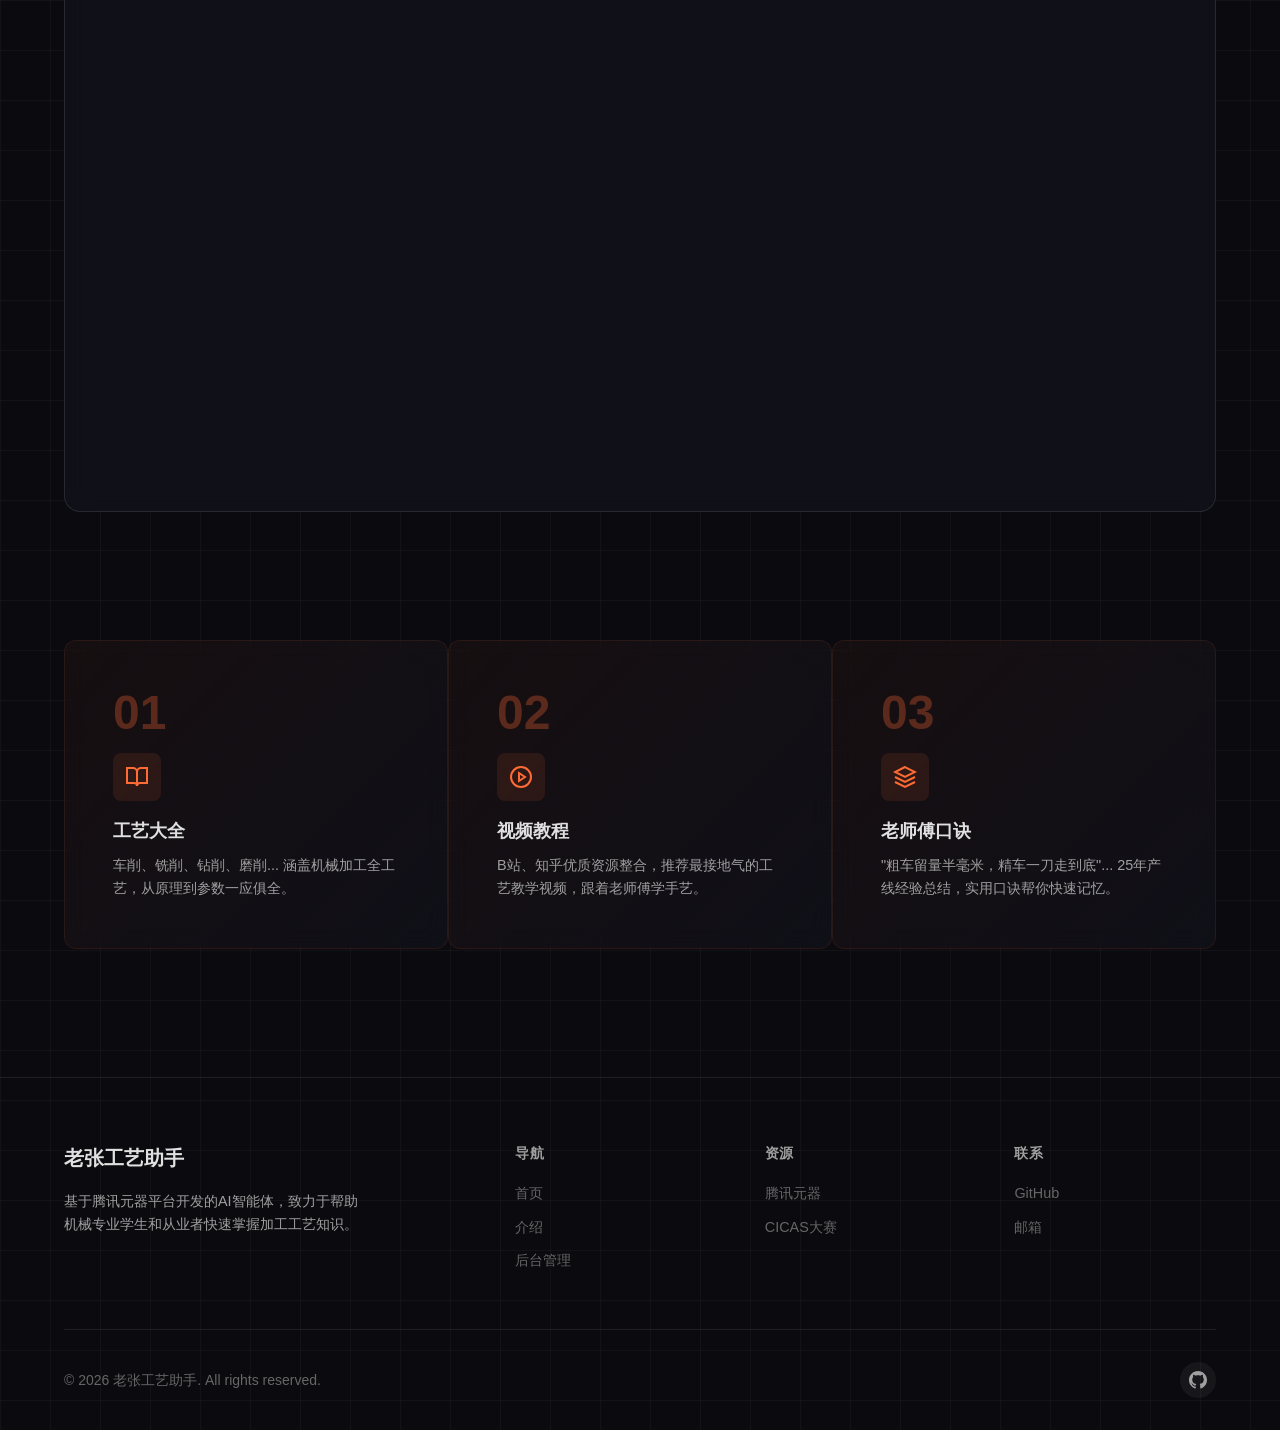
==== commit 7246364f: "release: v1.0 - 老张原神抽卡助手正式版 - 背景音乐控件默认开启 - 介绍页支持背景音乐 - 完成基础功能开发" ====
--- a/index.html
+++ b/index.html
@@ -6,7 +6,8 @@
   <meta name="viewport" content="width=device-width, initial-scale=1.0">
   <title>老张工艺助手 - 25年机加老师傅带你学透机械加工工艺</title>
   <meta name="description" content="老张工艺助手是一款基于AI的机械加工工艺推荐智能体，25年机加老师傅经验，帮你解决车铣钻磨、铸锻焊、热处理等加工工艺问题">
-  
+  <link rel="icon" type="image/svg+xml" href="favicon.svg">
+
   <!-- 样式文件 -->
   <link rel="stylesheet" href="css/base.css">
   <link rel="stylesheet" href="css/components.css">
@@ -61,10 +62,9 @@
   <nav class="navbar">
     <div class="container">
       <a href="index.html" class="navbar-brand">
-        <svg viewBox="0 0 24 24" fill="none" stroke="currentColor" stroke-width="2">
-          <circle cx="12" cy="12" r="10"/>
-          <path d="M12 6v6l4 2"/>
-          <path d="M12 2v4M12 18v4M2 12h4M18 12h4"/>
+        <svg viewBox="0 0 24 24" fill="none" stroke="currentColor" stroke-width="2" stroke-linecap="round" stroke-linejoin="round">
+          <circle cx="12" cy="12" r="3"/>
+          <path d="M19.4 15a1.65 1.65 0 0 0 .33 1.82l.06.06a2 2 0 0 1 0 2.83 2 2 0 0 1-2.83 0l-.06-.06a1.65 1.65 0 0 0-1.82-.33 1.65 1.65 0 0 0-1 1.51V21a2 2 0 0 1-2 2 2 2 0 0 1-2-2v-.09A1.65 1.65 0 0 0 9 19.4a1.65 1.65 0 0 0-1.82.33l-.06.06a2 2 0 0 1-2.83 0 2 2 0 0 1 0-2.83l.06-.06a1.65 1.65 0 0 0 .33-1.82 1.65 1.65 0 0 0-1.51-1H3a2 2 0 0 1-2-2 2 2 0 0 1 2-2h.09A1.65 1.65 0 0 0 4.6 9a1.65 1.65 0 0 0-.33-1.82l-.06-.06a2 2 0 0 1 0-2.83 2 2 0 0 1 2.83 0l.06.06a1.65 1.65 0 0 0 1.82.33H9a1.65 1.65 0 0 0 1-1.51V3a2 2 0 0 1 2-2 2 2 0 0 1 2 2v.09a1.65 1.65 0 0 0 1 1.51 1.65 1.65 0 0 0 1.82-.33l.06-.06a2 2 0 0 1 2.83 0 2 2 0 0 1 0 2.83l-.06.06a1.65 1.65 0 0 0-.33 1.82V9a1.65 1.65 0 0 0 1.51 1H21a2 2 0 0 1 2 2 2 2 0 0 1-2 2h-.09a1.65 1.65 0 0 0-1.51 1z"/>
         </svg>
         <span>老张工艺助手</span>
       </a>
@@ -401,11 +401,11 @@
       // 显示音频控制按钮
       audioControl.style.display = 'flex';
       
-      // 默认静音（等待用户交互后播放）
-      let isMuted = true;
-      audio.muted = true;
-      audioIconOn.style.display = 'none';
-      audioIconOff.style.display = 'block';
+      // 默认开启背景音乐
+      let isMuted = false;
+      audio.muted = false;
+      audioIconOn.style.display = 'block';
+      audioIconOff.style.display = 'none';
       
       // 点击切换静音/播放
       audioToggle.addEventListener('click', () => {
